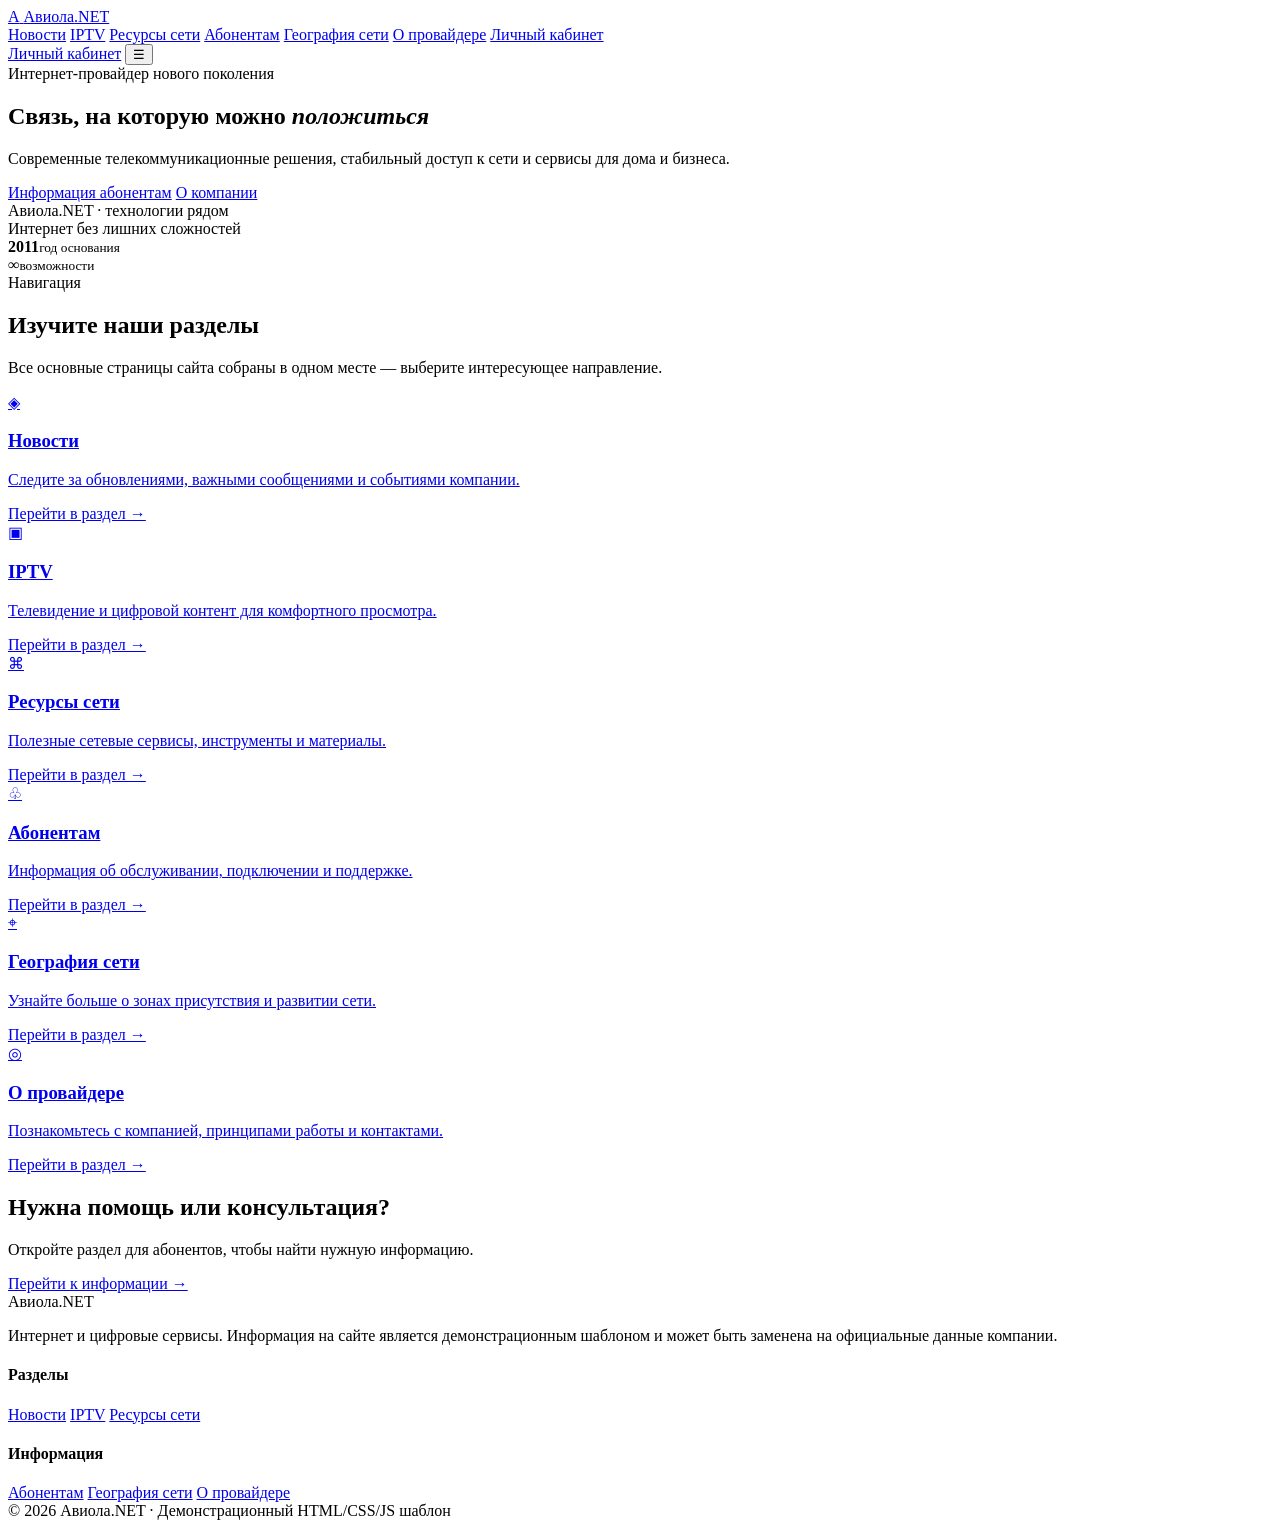
==== index.html @ 0defa591 "Add files via upload" ====
<!doctype html>
<html lang="ru">
<head>
  <meta charset="utf-8">
  <meta name="viewport" content="width=device-width, initial-scale=1">
  <meta name="description" content="Современные телекоммуникационные решения, стабильный доступ к сети и сервисы для дома и бизнеса.">
  <meta name="color-scheme" content="light dark">
  <meta name="theme-color" content="#fbfdff">
  <title>Авиола.NET — надёжная связь и цифровые возможности</title>
  <link rel="icon" href="assets/favicon.svg" type="image/svg+xml">
  <link rel="preconnect" href="https://fonts.googleapis.com">
  <link rel="preconnect" href="https://fonts.gstatic.com" crossorigin>
  <link rel="stylesheet" href="https://fonts.googleapis.com/css2?family=Inter:wght@400;500;600;700;800&display=swap">
  <link rel="stylesheet" href="assets/style.css">
  <!-- Ставим сохранённую тему до отрисовки страницы, чтобы не было мигания -->
  <script>
    try {
      var savedTheme = localStorage.getItem('aviola-theme');
      if (savedTheme === 'light' || savedTheme === 'dark') document.documentElement.dataset.theme = savedTheme;
    } catch (error) {}
  </script>
</head>
<body>
  <div class="topline"></div>

  <header class="site-header">
    <div class="container navbar">
      <a class="brand" href="index.html">
        <span class="brand-mark">А</span>
        <span class="brand-name">Авиола<span>.NET</span></span>
      </a>

      <nav class="site-nav" id="site-nav" aria-label="Основное меню">
        <a href="news.html">Новости</a>
        <a href="iptv.html">IPTV</a>
        <a href="resources.html">Ресурсы сети</a>
        <a href="subscribers.html">Абонентам</a>
        <a href="geography.html">География сети</a>
        <a href="about.html">О провайдере</a>
        <a class="nav-cta" href="#">Личный кабинет</a>
      </nav>

      <div class="nav-actions">
        <!-- TODO: заменить "#" на адрес личного кабинета (здесь и в меню выше) -->
        <a class="nav-cta" href="#">Личный кабинет</a>
        <button class="menu-toggle" type="button" aria-label="Открыть меню" aria-expanded="false" aria-controls="site-nav">☰</button>
      </div>
    </div>
  </header>

  <main>
    <section class="hero">
      <div class="container hero-grid">
        <div>
          <span class="eyebrow">Интернет-провайдер нового поколения</span>
          <h1>Связь, на&nbsp;которую можно <em>положиться</em></h1>
          <p class="lead">Современные телекоммуникационные решения, стабильный доступ к&nbsp;сети и&nbsp;сервисы для&nbsp;дома и&nbsp;бизнеса.</p>
          <div class="hero-actions">
            <a class="button" href="subscribers.html">Информация абонентам</a>
            <a class="button secondary" href="about.html">О&nbsp;компании</a>
          </div>
        </div>

        <div class="visual">
          <div class="signal"></div>
          <div class="visual-content">
            <div class="visual-kicker">Авиола.NET · технологии рядом</div>
            <div class="visual-title">Интернет без лишних сложностей</div>
            <div class="stat-row">
              <div class="stat"><strong>2011</strong><small>год основания</small></div>
              <div class="stat"><strong>∞</strong><small>возможности</small></div>
            </div>
          </div>
        </div>
      </div>
    </section>

    <section class="section">
      <div class="container">
        <div class="section-head">
          <div>
            <span class="eyebrow">Навигация</span>
            <h2>Изучите наши разделы</h2>
            <p>Все основные страницы сайта собраны в&nbsp;одном месте — выберите интересующее направление.</p>
          </div>
        </div>

        <div class="cards">
          <a class="card" href="news.html">
            <div class="iconbox">◈</div>
            <h3>Новости</h3>
            <p>Следите за&nbsp;обновлениями, важными сообщениями и&nbsp;событиями компании.</p>
            <span class="arrowlink">Перейти в&nbsp;раздел →</span>
          </a>
          <a class="card" href="iptv.html">
            <div class="iconbox">▣</div>
            <h3>IPTV</h3>
            <p>Телевидение и&nbsp;цифровой контент для&nbsp;комфортного просмотра.</p>
            <span class="arrowlink">Перейти в&nbsp;раздел →</span>
          </a>
          <a class="card" href="resources.html">
            <div class="iconbox">⌘</div>
            <h3>Ресурсы сети</h3>
            <p>Полезные сетевые сервисы, инструменты и&nbsp;материалы.</p>
            <span class="arrowlink">Перейти в&nbsp;раздел →</span>
          </a>
          <a class="card" href="subscribers.html">
            <div class="iconbox">♧</div>
            <h3>Абонентам</h3>
            <p>Информация об&nbsp;обслуживании, подключении и&nbsp;поддержке.</p>
            <span class="arrowlink">Перейти в&nbsp;раздел →</span>
          </a>
          <a class="card" href="geography.html">
            <div class="iconbox">⌖</div>
            <h3>География сети</h3>
            <p>Узнайте больше о&nbsp;зонах присутствия и&nbsp;развитии сети.</p>
            <span class="arrowlink">Перейти в&nbsp;раздел →</span>
          </a>
          <a class="card" href="about.html">
            <div class="iconbox">◎</div>
            <h3>О провайдере</h3>
            <p>Познакомьтесь с&nbsp;компанией, принципами работы и&nbsp;контактами.</p>
            <span class="arrowlink">Перейти в&nbsp;раздел →</span>
          </a>
        </div>
      </div>
    </section>

    <section class="section soft">
      <div class="container">
        <div class="callout">
          <div>
            <h2>Нужна помощь или консультация?</h2>
            <p>Откройте раздел для&nbsp;абонентов, чтобы найти нужную информацию.</p>
          </div>
          <a class="button" href="subscribers.html">Перейти к&nbsp;информации →</a>
        </div>
      </div>
    </section>
  </main>

  <footer class="site-footer">
    <div class="container">
      <div class="footer-grid">
        <div>
          <div class="footer-brand">Авиола<span>.NET</span></div>
          <p class="footer-note">Интернет и цифровые сервисы. Информация на сайте является демонстрационным шаблоном и может быть заменена на официальные данные компании.</p>
        </div>
        <div class="footer-col">
          <h4>Разделы</h4>
          <a href="news.html">Новости</a>
          <a href="iptv.html">IPTV</a>
          <a href="resources.html">Ресурсы сети</a>
        </div>
        <div class="footer-col">
          <h4>Информация</h4>
          <a href="subscribers.html">Абонентам</a>
          <a href="geography.html">География сети</a>
          <a href="about.html">О провайдере</a>
        </div>
      </div>
      <div class="copyright">© 2026 Авиола.NET · Демонстрационный HTML/CSS/JS шаблон</div>
    </div>
  </footer>

  <script src="assets/script.js"></script>
</body>
</html>
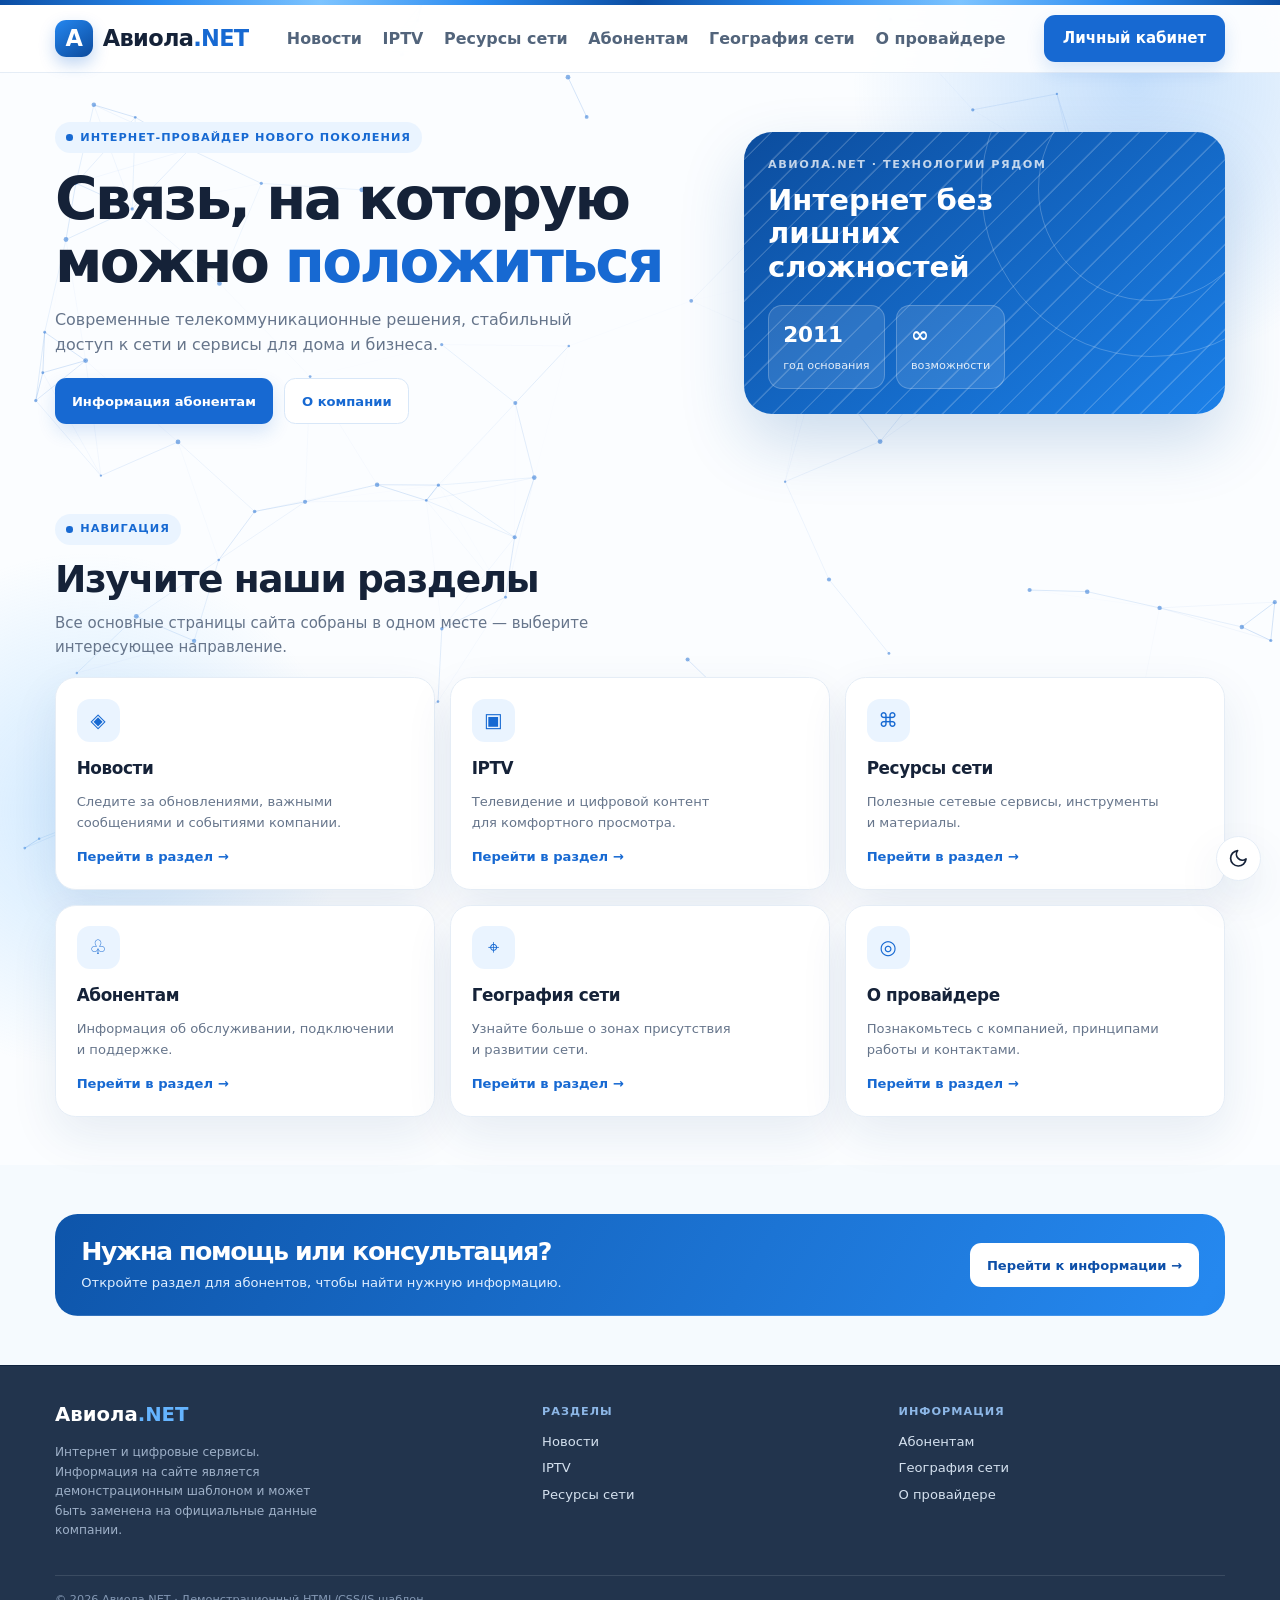
==== commit 0fea97cf: "Update index.html" ====
--- a/index.html
+++ b/index.html
@@ -41,7 +41,9 @@
       </nav>
 
       <div class="nav-actions">
-        <!-- TODO: заменить "#" на адрес личного кабинета (здесь и в меню выше) -->
+        <!-- ✏️ ЗАПОЛНИТЬ: вместо "#" вставьте адрес личного кабинета,
+             например href="https://cabinet.example.ru". Ссылка встречается два раза:
+             здесь и в меню выше (меню используется на телефоне). -->
         <a class="nav-cta" href="#">Личный кабинет</a>
         <button class="menu-toggle" type="button" aria-label="Открыть меню" aria-expanded="false" aria-controls="site-nav">☰</button>
       </div>
@@ -49,6 +51,13 @@
   </header>
 
   <main>
+    <!-- ==============================================================
+         ✏️ ЗАПОЛНЯТЬ ЗДЕСЬ — Главная, первый экран
+         Бейдж <span class="eyebrow"> — маленькая надпись над заголовком.
+         Заголовок <h1>: слово внутри <em>…</em> выделяется цветом.
+         Абзац <p class="lead"> — короткое описание под заголовком.
+         Кнопки <a class="button"> — меняйте текст и адрес в href.
+         ============================================================== -->
     <section class="hero">
       <div class="container hero-grid">
         <div>
@@ -64,6 +73,8 @@
         <div class="visual">
           <div class="signal"></div>
           <div class="visual-content">
+            <!-- ✏️ ЗАПОЛНИТЬ: надпись, заголовок и цифры в синей карточке.
+                 В каждой плашке <strong> — число, <small> — подпись под ним. -->
             <div class="visual-kicker">Авиола.NET · технологии рядом</div>
             <div class="visual-title">Интернет без лишних сложностей</div>
             <div class="stat-row">
@@ -75,6 +86,12 @@
       </div>
     </section>
 
+    <!-- ==============================================================
+         ✏️ ЗАПОЛНЯТЬ ЗДЕСЬ — Главная, карточки разделов
+         Заголовок секции и пояснение — в блоке section-head ниже.
+         Каждая карточка <a class="card"> — один раздел: иконка, заголовок <h3>, текст <p>.
+         Адрес перехода — в href. Новую карточку можно получить копированием целого блока <a class="card">…</a>.
+         ============================================================== -->
     <section class="section">
       <div class="container">
         <div class="section-head">
@@ -126,6 +143,10 @@
       </div>
     </section>
 
+    <!-- ==============================================================
+         ✏️ ЗАПОЛНЯТЬ ЗДЕСЬ — Главная, нижний синий блок
+         Заголовок <h2>, текст <p> и кнопка с адресом перехода в href.
+         ============================================================== -->
     <section class="section soft">
       <div class="container">
         <div class="callout">
@@ -144,8 +165,10 @@
       <div class="footer-grid">
         <div>
           <div class="footer-brand">Авиола<span>.NET</span></div>
+          <!-- ✏️ ЗАПОЛНИТЬ: короткое описание компании в подвале (замените текст ниже) -->
           <p class="footer-note">Интернет и цифровые сервисы. Информация на сайте является демонстрационным шаблоном и может быть заменена на официальные данные компании.</p>
         </div>
+        <!-- ✏️ Ссылки подвала: меняйте текст между <a> и </a> или адрес в href -->
         <div class="footer-col">
           <h4>Разделы</h4>
           <a href="news.html">Новости</a>
@@ -159,6 +182,7 @@
           <a href="about.html">О провайдере</a>
         </div>
       </div>
+      <!-- ✏️ ЗАПОЛНИТЬ: строка копирайта (год, название, реквизиты) -->
       <div class="copyright">© 2026 Авиола.NET · Демонстрационный HTML/CSS/JS шаблон</div>
     </div>
   </footer>
--- a/assets/style.css
+++ b/assets/style.css
@@ -0,0 +1,967 @@
+/* ==========================================================================
+   Авиола.NET — стили сайта
+   Оглавление: 1. Тема  2. База  3. Шапка  4. Кнопки  5. Первый экран
+   6. Секции и карточки  7. Подвал  8. Переключатель темы  9. Анимации
+   10. Адаптив
+   ========================================================================== */
+
+
+/* 1. Тема ------------------------------------------------------------------
+   Светлая тема по умолчанию. Тёмная включается двумя способами:
+   — автоматически, если в системе выбрана тёмная тема;
+   — вручную, кнопкой в углу (скрипт ставит data-theme на <html>).
+   Блок с тёмными цветами повторён дважды — это нормально для чистого CSS.   */
+
+:root {
+  color-scheme: light;
+
+  --bg: #fbfdff;
+  --surface: #fff;
+  --soft-overlay: rgba(243, 248, 254, .72);
+  --tint: #eaf4ff;
+
+  --text: #152238;
+  --muted: #66758b;
+  --nav-text: #52647b;
+  --line: #e5edf6;
+
+  --accent: #1769d2;
+  --btn: #1769d2;
+  --btn-hover: #0d4fa8;
+  --btn-shadow: rgba(23, 105, 210, .16);
+  --secondary-border: #d8e7f8;
+  --card-hover-border: #c8def7;
+
+  --header-bg: rgba(255, 255, 255, .88);
+  --notice-bg: #eef6ff;
+  --shadow: 0 18px 48px rgba(25, 67, 117, .09);
+  --radius: 1.375rem;
+
+  --glow-a: rgba(43, 139, 240, .26);
+  --glow-b: rgba(125, 196, 255, .34);
+  --net-rgb: 23, 105, 210;
+
+  --callout-from: #0e55aa;
+  --callout-to: #2588ef;
+  --footer-bg: rgba(16, 35, 62, .92);
+  --footer-edge: #10233e;
+}
+
+@media (prefers-color-scheme: dark) {
+  :root:not([data-theme="light"]) {
+    color-scheme: dark;
+
+    --bg: #131d31;
+    --surface: #1b2842;
+    --soft-overlay: rgba(23, 34, 56, .7);
+    --tint: #223760;
+
+    --text: #ebf1fa;
+    --muted: #aebdd2;
+    --nav-text: #c2cee1;
+    --line: #2c3c5c;
+
+    --accent: #7fbfff;
+    --btn: #2272ea;
+    --btn-hover: #1c63cf;
+    --btn-shadow: rgba(0, 0, 0, .3);
+    --secondary-border: #38548a;
+    --card-hover-border: #3f629a;
+
+    --header-bg: rgba(19, 29, 49, .82);
+    --notice-bg: #1a2945;
+    --shadow: 0 18px 48px rgba(0, 0, 0, .32);
+
+    --glow-a: rgba(45, 125, 240, .32);
+    --glow-b: rgba(70, 170, 255, .18);
+    --net-rgb: 127, 191, 255;
+
+    --callout-from: #0d4a9a;
+    --callout-to: #2277d8;
+    --footer-bg: rgba(12, 20, 36, .92);
+    --footer-edge: #2c3c5c;
+  }
+}
+
+:root[data-theme="dark"] {
+  color-scheme: dark;
+
+  --bg: #131d31;
+  --surface: #1b2842;
+  --soft-overlay: rgba(23, 34, 56, .7);
+  --tint: #223760;
+
+  --text: #ebf1fa;
+  --muted: #aebdd2;
+  --nav-text: #c2cee1;
+  --line: #2c3c5c;
+
+  --accent: #7fbfff;
+  --btn: #2272ea;
+  --btn-hover: #1c63cf;
+  --btn-shadow: rgba(0, 0, 0, .3);
+  --secondary-border: #38548a;
+  --card-hover-border: #3f629a;
+
+  --header-bg: rgba(19, 29, 49, .82);
+  --notice-bg: #1a2945;
+  --shadow: 0 18px 48px rgba(0, 0, 0, .32);
+
+  --glow-a: rgba(45, 125, 240, .32);
+  --glow-b: rgba(70, 170, 255, .18);
+  --net-rgb: 127, 191, 255;
+
+  --callout-from: #0d4a9a;
+  --callout-to: #2277d8;
+  --footer-bg: rgba(12, 20, 36, .92);
+  --footer-edge: #2c3c5c;
+}
+
+
+/* 2. База ----------------------------------------------------------------- */
+
+*,
+*::before,
+*::after {
+  box-sizing: border-box;
+}
+
+html {
+  /* Телефоны и планшеты: обычные 16px */
+  font-size: 16px;
+  scroll-behavior: smooth;
+}
+
+/* Компьютер: размер шрифта привязан к ширине окна, а все размеры сайта заданы в rem,
+   поэтому страница плавно масштабируется целиком вместе с окном (эталон — окно 1440px) */
+@media (min-width: 1101px) {
+  html {
+    font-size: clamp(15px, 1.111vw, 44px);
+  }
+}
+
+body {
+  margin: 0;
+  font-family: Inter, system-ui, -apple-system, "Segoe UI", Arial, sans-serif;
+  color: var(--text);
+  background: var(--bg);
+  line-height: 1.6;
+}
+
+a {
+  color: inherit;
+  text-decoration: none;
+}
+
+:focus-visible {
+  outline: 3px solid var(--accent);
+  outline-offset: 3px;
+  border-radius: 0.375rem;
+}
+
+.container {
+  width: min(78rem, calc(100% - 2.5rem));
+  margin: 0 auto;
+}
+
+h1 {
+  font-size: clamp(2.375rem, 5vw, 3.875rem);
+  line-height: 1.08;
+  letter-spacing: -0.175rem;
+  margin: 1rem 0 0.875rem;
+  max-width: 45rem;
+}
+
+h1 em {
+  font-style: normal;
+  color: var(--accent);
+}
+
+h2 {
+  font-size: clamp(1.75rem, 3.5vw, 2.5rem);
+  letter-spacing: -1.4px;
+  line-height: 1.15;
+  margin: 0 0 0.625rem;
+}
+
+.eyebrow {
+  display: inline-flex;
+  align-items: center;
+  gap: 0.5rem;
+  padding: 0.4375rem 0.75rem;
+  border-radius: 1.875rem;
+  background: var(--tint);
+  color: var(--accent);
+  font-size: 0.75rem;
+  font-weight: 800;
+  letter-spacing: 1px;
+  text-transform: uppercase;
+}
+
+/* Бейдж над заголовком секции: без отступа он прилипает к тексту */
+.section-head .eyebrow {
+  margin-bottom: 0.875rem;
+}
+
+.eyebrow::before {
+  content: "";
+  width: 0.4375rem;
+  height: 0.4375rem;
+  border-radius: 50%;
+  background: var(--accent);
+}
+
+
+/* 3. Шапка ---------------------------------------------------------------- */
+
+.topline {
+  height: 0.3125rem;
+  background: linear-gradient(90deg, #0b4da2, #2b8bf0, #7dc4ff, #2b8bf0, #0b4da2) 0 0 / 50% 100% repeat-x;
+}
+
+.site-header {
+  position: sticky;
+  top: 0;
+  z-index: 10;
+  background: var(--header-bg);
+  border-bottom: 1px solid var(--line);
+  -webkit-backdrop-filter: blur(14px);
+  backdrop-filter: blur(14px);
+}
+
+.navbar {
+  min-height: 4.5rem;
+  display: flex;
+  align-items: center;
+  justify-content: space-between;
+  gap: 1.5rem;
+}
+
+.brand {
+  display: flex;
+  align-items: center;
+  gap: 0.6875rem;
+  font-weight: 800;
+  font-size: 1.5rem;
+  letter-spacing: -.7px;
+  white-space: nowrap;
+}
+
+.brand-mark {
+  width: 2.5rem;
+  height: 2.5rem;
+  border-radius: 0.75rem;
+  background: linear-gradient(145deg, #2487f0, #0c4a9c);
+  display: grid;
+  place-items: center;
+  color: #fff;
+  font-weight: 800;
+  box-shadow: 0 7px 16px rgba(23, 105, 210, .27);
+}
+
+.brand-name span {
+  color: var(--accent);
+}
+
+.site-nav {
+  display: flex;
+  align-items: center;
+  gap: 1.375rem;
+}
+
+.site-nav a {
+  font-size: 1.0625rem;
+  font-weight: 600;
+  color: var(--nav-text);
+  transition: color .2s;
+}
+
+.site-nav a:hover,
+.site-nav a[aria-current="page"] {
+  color: var(--accent);
+}
+
+.nav-actions .nav-cta {
+  font-size: 1rem;
+  padding: 0.75rem 1.25rem;
+}
+
+/* Кнопка «Личный кабинет» внутри меню нужна только на узких экранах */
+.site-nav .nav-cta {
+  display: none;
+  color: #fff;
+}
+
+.site-nav .nav-cta:hover {
+  color: #fff;
+}
+
+.nav-actions {
+  display: flex;
+  align-items: center;
+  gap: 0.625rem;
+}
+
+.menu-toggle {
+  display: none;
+  width: 2.75rem;
+  height: 2.75rem;
+  padding: 0;
+  border: 1px solid var(--line);
+  border-radius: 0.625rem;
+  background: var(--surface);
+  color: var(--text);
+  font-size: 1.25rem;
+  line-height: 1;
+  cursor: pointer;
+}
+
+
+/* 4. Кнопки --------------------------------------------------------------- */
+
+.nav-cta,
+.button {
+  display: inline-flex;
+  align-items: center;
+  justify-content: center;
+  padding: 0.75rem 1.125rem;
+  border: 0;
+  border-radius: 0.75rem;
+  background: var(--btn);
+  color: #fff;
+  font-size: 0.875rem;
+  font-weight: 700;
+  white-space: nowrap;
+  box-shadow: 0 8px 18px var(--btn-shadow);
+  cursor: pointer;
+  transition: background-color .2s, transform .2s;
+}
+
+.nav-cta:hover,
+.button:hover {
+  background: var(--btn-hover);
+}
+
+.button.secondary {
+  background: var(--surface);
+  color: var(--accent);
+  border: 1px solid var(--secondary-border);
+  box-shadow: none;
+}
+
+.button.secondary:hover {
+  background: var(--tint);
+}
+
+
+/* 5. Первый экран --------------------------------------------------------- */
+
+.hero {
+  padding: 3.25rem 0 2.75rem;
+}
+
+.page-hero {
+  padding: 2.25rem 0 1.75rem;
+  border-bottom: 1px solid var(--line);
+}
+
+/* Фон страницы: холст с узлами (создаёт script.js) и два светлых пятна.
+   Всё закреплено за окном и лежит под контентом, поэтому анимация видна на всей странице. */
+.net-canvas {
+  position: fixed;
+  inset: 0;
+  z-index: -1;
+  width: 100%;
+  height: 100%;
+  pointer-events: none;
+}
+
+body::before,
+body::after {
+  content: "";
+  position: fixed;
+  z-index: -1;
+  aspect-ratio: 1;
+  border-radius: 50%;
+  pointer-events: none;
+}
+
+body::before {
+  width: max(36rem, 46vw);
+  top: -14rem;
+  right: -10rem;
+  background: radial-gradient(circle, var(--glow-a), transparent 68%);
+}
+
+body::after {
+  width: max(34rem, 42vw);
+  bottom: -12rem;
+  left: -12rem;
+  background: radial-gradient(circle, var(--glow-b), transparent 68%);
+}
+
+.hero-grid {
+  display: grid;
+  grid-template-columns: 1.15fr .85fr;
+  align-items: center;
+  gap: 2.5rem;
+}
+
+.lead {
+  font-size: 1.0625rem;
+  color: var(--muted);
+  max-width: 38.125rem;
+  margin: 0 0 1.375rem;
+}
+
+.hero-actions {
+  display: flex;
+  flex-wrap: wrap;
+  gap: 0.75rem;
+}
+
+.visual {
+  position: relative;
+  min-height: 18rem;
+  padding: 1.625rem;
+  border-radius: 1.875rem;
+  background: linear-gradient(145deg, #0c4d9e, #1b80e8);
+  color: #fff;
+  overflow: hidden;
+  box-shadow: 0 28px 65px rgba(20, 90, 163, .2);
+}
+
+.visual::before,
+.visual::after {
+  content: "";
+  position: absolute;
+  width: 22.5rem;
+  height: 22.5rem;
+  right: -6.25rem;
+  top: -7.5rem;
+  border: 1px solid rgba(255, 255, 255, .22);
+  border-radius: 50%;
+}
+
+.visual::after {
+  width: 15rem;
+  height: 15rem;
+  right: -2.5rem;
+  top: -3.75rem;
+}
+
+.signal {
+  position: absolute;
+  inset: -1.875rem;
+  opacity: .18;
+  background: repeating-linear-gradient(135deg, transparent 0 18px, #fff 19px 20px);
+}
+
+.visual-content {
+  position: relative;
+  z-index: 1;
+}
+
+.visual-kicker {
+  font-size: 0.75rem;
+  font-weight: 700;
+  letter-spacing: 1.5px;
+  text-transform: uppercase;
+  opacity: .75;
+}
+
+.visual-title {
+  max-width: 16.875rem;
+  margin: 0.625rem 0 1.375rem;
+  font-size: 1.9375rem;
+  font-weight: 800;
+  line-height: 1.15;
+}
+
+.stat-row {
+  display: flex;
+  gap: 0.75rem;
+}
+
+.stat {
+  min-width: 7rem;
+  padding: 0.8125rem 0.9375rem;
+  border: 1px solid rgba(255, 255, 255, .21);
+  border-radius: 0.9375rem;
+  background: rgba(255, 255, 255, .11);
+}
+
+.stat strong {
+  display: block;
+  font-size: 1.4375rem;
+}
+
+.stat small {
+  font-size: 0.75rem;
+  opacity: .85;
+}
+
+
+/* 6. Секции и карточки ---------------------------------------------------- */
+
+.section {
+  padding: 3.25rem 0;
+}
+
+.section.soft {
+  background: var(--soft-overlay);
+}
+
+.section-head {
+  display: flex;
+  align-items: end;
+  justify-content: space-between;
+  gap: 1.25rem;
+  margin-bottom: 1.25rem;
+}
+
+.section-head p {
+  max-width: 36.875rem;
+  margin: 0;
+  color: var(--muted);
+}
+
+.cards,
+.info-grid {
+  display: grid;
+  grid-template-columns: repeat(3, 1fr);
+  gap: 1rem;
+}
+
+.card,
+.info-card {
+  background: var(--surface);
+  border: 1px solid var(--line);
+  border-radius: var(--radius);
+  padding: 1.375rem;
+}
+
+.card {
+  box-shadow: var(--shadow);
+  transition: transform .22s, border-color .22s;
+}
+
+.card:hover {
+  border-color: var(--card-hover-border);
+}
+
+.iconbox {
+  display: grid;
+  place-items: center;
+  width: 2.875rem;
+  height: 2.875rem;
+  margin-bottom: 0.875rem;
+  border-radius: 0.875rem;
+  background: var(--tint);
+  color: var(--accent);
+  font-size: 1.3125rem;
+}
+
+.card h3 {
+  margin: 0 0 0.5625rem;
+  font-size: 1.125rem;
+  letter-spacing: -.4px;
+}
+
+.info-card h3 {
+  margin: 0 0 0.5rem;
+  font-size: 1.0625rem;
+}
+
+.card p {
+  margin: 0 0 0.75rem;
+  color: var(--muted);
+  font-size: 0.875rem;
+}
+
+.info-card p {
+  margin: 0;
+  color: var(--muted);
+  font-size: 0.875rem;
+}
+
+.arrowlink {
+  font-size: 0.875rem;
+  font-weight: 800;
+  color: var(--accent);
+}
+
+.breadcrumb {
+  margin-bottom: 0.75rem;
+  font-size: 0.8125rem;
+  color: var(--muted);
+}
+
+.breadcrumb a {
+  color: var(--accent);
+}
+
+.page-hero h1 {
+  /* верхний отступ нужен, чтобы бейдж не прилипал к заголовку */
+  margin: 0.875rem 0 0.625rem;
+  font-size: clamp(2.25rem, 4.5vw, 3.25rem);
+}
+
+.page-hero p {
+  max-width: 43.75rem;
+  margin: 0;
+  font-size: 1rem;
+  color: var(--muted);
+}
+
+.notice {
+  margin-top: 1rem;
+  padding: 0.875rem 1.0625rem;
+  border-left: 3px solid var(--accent);
+  border-radius: 0.625rem;
+  background: var(--notice-bg);
+  color: var(--muted);
+  font-size: 0.875rem;
+}
+
+.callout {
+  display: flex;
+  align-items: center;
+  justify-content: space-between;
+  gap: 1.5rem;
+  padding: 1.5rem 1.75rem;
+  border-radius: 1.5rem;
+  background: linear-gradient(120deg, var(--callout-from), var(--callout-to), var(--callout-from)) 0 50% / 200% 100%;
+  color: #fff;
+}
+
+/* Отступ сверху только если блок идёт после другого контента */
+.container > * + .callout {
+  margin-top: 1.25rem;
+}
+
+.callout h2 {
+  margin: 0 0 0.4375rem;
+  font-size: 1.6875rem;
+}
+
+.callout p {
+  margin: 0;
+  font-size: 0.875rem;
+  color: #e0efff;
+}
+
+.callout .button {
+  background: #fff;
+  color: #0d4fa8;
+  box-shadow: none;
+}
+
+.callout .button:hover {
+  background: #eaf4ff;
+}
+
+
+/* 7. Подвал --------------------------------------------------------------- */
+
+.site-footer {
+  padding: 2.25rem 0 1.125rem;
+  background: var(--footer-bg);
+  border-top: 1px solid var(--footer-edge);
+  color: #fff;
+}
+
+.footer-grid {
+  display: grid;
+  grid-template-columns: 1.4fr 1fr 1fr;
+  gap: 2rem;
+}
+
+.footer-brand {
+  font-size: 1.3125rem;
+  font-weight: 800;
+}
+
+.footer-brand span {
+  color: #65b4ff;
+}
+
+.footer-note {
+  max-width: 19.375rem;
+  font-size: 0.8125rem;
+  color: #9eb0c8;
+}
+
+.footer-col h4 {
+  margin: 0.25rem 0 0.625rem;
+  font-size: 0.75rem;
+  letter-spacing: 1px;
+  text-transform: uppercase;
+  color: #8db7e7;
+}
+
+.footer-col a {
+  display: block;
+  margin: 0.375rem 0;
+  font-size: 0.875rem;
+  color: #d5e1ef;
+}
+
+.footer-col a:hover {
+  color: #fff;
+}
+
+.copyright {
+  margin-top: 1.5rem;
+  padding-top: 1rem;
+  border-top: 1px solid rgba(255, 255, 255, .11);
+  font-size: 0.75rem;
+  color: #8498b4;
+}
+
+
+/* 8. Переключатель темы --------------------------------------------------- */
+
+.theme-toggle {
+  position: fixed;
+  right: 1.25rem;
+  bottom: 1.25rem;
+  z-index: 20;
+  display: grid;
+  place-items: center;
+  width: 3rem;
+  height: 3rem;
+  padding: 0;
+  border: 1px solid var(--line);
+  border-radius: 50%;
+  background: var(--surface);
+  color: var(--text);
+  box-shadow: var(--shadow);
+  cursor: pointer;
+  transition: transform .2s;
+}
+
+
+.theme-toggle svg {
+  grid-area: 1 / 1;
+  width: 1.375rem;
+  height: 1.375rem;
+  transition: transform .4s ease, opacity .3s ease;
+}
+
+/* Показываем иконку того, на что тема переключится */
+.theme-toggle[data-current="dark"] .icon-moon,
+.theme-toggle[data-current="light"] .icon-sun {
+  opacity: 0;
+  transform: rotate(-90deg) scale(.5);
+}
+
+
+/* Приподнимание при наведении — только для устройств с мышью,
+   иначе на телефоне эффект «залипает» после касания */
+@media (hover: hover) {
+  .nav-cta:hover,
+  .button:hover {
+    transform: translateY(-1px);
+  }
+
+  .card:hover {
+    transform: translateY(-4px);
+  }
+
+  .theme-toggle:hover {
+    transform: translateY(-2px) rotate(8deg);
+  }
+}
+
+
+/* 9. Анимации фона --------------------------------------------------------
+   Всё на transform и opacity, чтобы не нагружать страницу.
+   Для тех, у кого в системе включено «уменьшить движение», анимации выключены. */
+
+@media (prefers-reduced-motion: no-preference) {
+  .topline {
+    animation: topline-flow 8s linear infinite;
+  }
+
+  body::before {
+    animation: drift-a 24s ease-in-out infinite;
+  }
+
+  body::after {
+    animation: drift-b 30s ease-in-out infinite;
+  }
+
+  .visual::before {
+    animation: ring-pulse 6s ease-out infinite;
+  }
+
+  .visual::after {
+    animation: ring-pulse 6s ease-out 3s infinite;
+  }
+
+  .signal {
+    animation: stripes-slide 2.4s linear infinite;
+  }
+
+  .callout {
+    animation: callout-shift 12s ease-in-out infinite alternate;
+  }
+}
+
+@keyframes topline-flow {
+  to { background-position-x: 100%; }
+}
+
+@keyframes drift-a {
+  0%, 100% { transform: translate(0, 0) scale(1); }
+  50%      { transform: translate(-90px, 60px) scale(1.15); }
+}
+
+@keyframes drift-b {
+  0%, 100% { transform: translate(0, 0) scale(1); }
+  50%      { transform: translate(110px, -40px) scale(.9); }
+}
+
+@keyframes ring-pulse {
+  0%   { transform: scale(.8); opacity: 0; }
+  25%  { opacity: 1; }
+  100% { transform: scale(1.2); opacity: 0; }
+}
+
+/* Сдвиг ровно на один период полос (20px по диагонали), поэтому шва не видно */
+@keyframes stripes-slide {
+  to { transform: translate(14.14px, 14.14px); }
+}
+
+@keyframes callout-shift {
+  to { background-position: 100% 50%; }
+}
+
+
+/* 10. Адаптив ------------------------------------------------------------- */
+
+@media (max-width: 1100px) {
+  .menu-toggle {
+    display: block;
+  }
+
+  .site-nav {
+    display: none;
+    position: absolute;
+    top: 100%;
+    left: 0;
+    right: 0;
+    flex-direction: column;
+    align-items: stretch;
+    gap: 0.125rem;
+    padding: 0.75rem 1.25rem 1.25rem;
+    background: var(--surface);
+    border-bottom: 1px solid var(--line);
+    box-shadow: var(--shadow);
+  }
+
+  .site-nav.open {
+    display: flex;
+  }
+
+  .site-nav a {
+    padding: 0.6875rem 0.25rem;
+    font-size: 1rem;
+  }
+
+  .hero-grid {
+    gap: 1.75rem;
+  }
+
+  .cards,
+  .info-grid {
+    grid-template-columns: repeat(2, 1fr);
+  }
+}
+
+@media (max-width: 700px) {
+  .navbar {
+    min-height: 4.25rem;
+  }
+
+  .hero {
+    padding: 2.25rem 0;
+  }
+
+  .hero-grid {
+    grid-template-columns: 1fr;
+  }
+
+  .visual {
+    min-height: 16.875rem;
+  }
+
+  .section {
+    padding: 2.25rem 0;
+  }
+
+  .section-head {
+    display: block;
+  }
+
+  .cards,
+  .info-grid {
+    grid-template-columns: 1fr;
+  }
+
+  .footer-grid {
+    grid-template-columns: 1fr 1fr;
+  }
+
+  .footer-grid > div:first-child {
+    grid-column: 1 / -1;
+  }
+
+  .callout {
+    display: block;
+  }
+
+  .callout .button {
+    margin-top: 1.25rem;
+  }
+
+  h1 {
+    letter-spacing: -0.1125rem;
+  }
+}
+
+/* На самых узких экранах кнопка «Личный кабинет» переезжает в меню */
+@media (max-width: 520px) {
+  .nav-actions .nav-cta {
+    display: none;
+  }
+
+  .site-nav .nav-cta {
+    display: inline-flex;
+    margin-top: 0.625rem;
+  }
+}
+
+@media (max-width: 420px) {
+  .container {
+    width: min(100% - 1.75rem, 72.5rem);
+  }
+
+  .footer-grid {
+    grid-template-columns: 1fr;
+  }
+
+  .footer-grid > div:first-child {
+    grid-column: auto;
+  }
+
+  .stat-row {
+    flex-wrap: wrap;
+  }
+
+  .theme-toggle {
+    right: 0.875rem;
+    bottom: 0.875rem;
+  }
+}
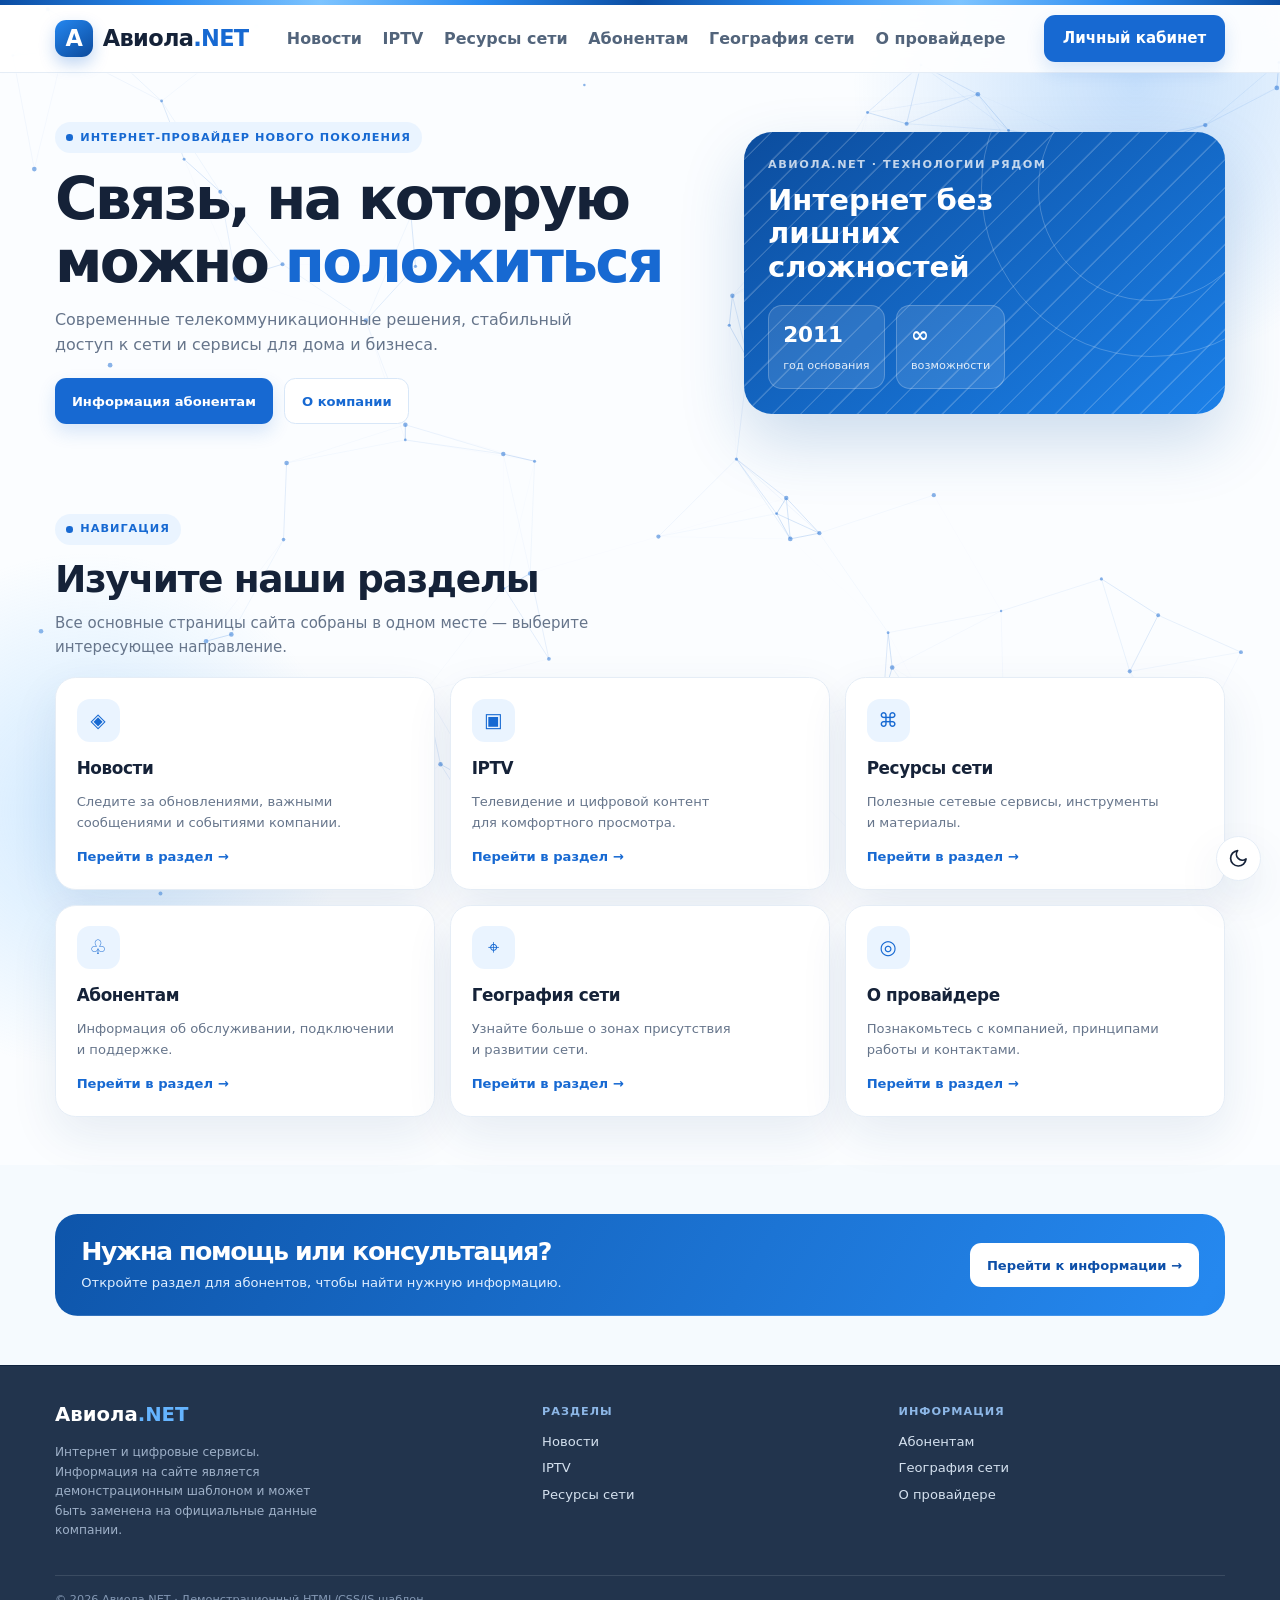
==== commit 8351b36c: "Update index.html" ====
--- a/index.html
+++ b/index.html
@@ -14,6 +14,7 @@
   <link rel="stylesheet" href="assets/style.css">
   <!-- Ставим сохранённую тему до отрисовки страницы, чтобы не было мигания -->
   <script>
+    document.documentElement.classList.add('js');
     try {
       var savedTheme = localStorage.getItem('aviola-theme');
       if (savedTheme === 'light' || savedTheme === 'dark') document.documentElement.dataset.theme = savedTheme;
@@ -48,6 +49,7 @@
         <button class="menu-toggle" type="button" aria-label="Открыть меню" aria-expanded="false" aria-controls="site-nav">☰</button>
       </div>
     </div>
+    <div class="scroll-progress" aria-hidden="true"></div>
   </header>
 
   <main>
@@ -94,7 +96,7 @@
          ============================================================== -->
     <section class="section">
       <div class="container">
-        <div class="section-head">
+        <div class="section-head" data-reveal>
           <div>
             <span class="eyebrow">Навигация</span>
             <h2>Изучите наши разделы</h2>
@@ -103,37 +105,37 @@
         </div>
 
         <div class="cards">
-          <a class="card" href="news.html">
+          <a class="card" href="news.html" data-reveal>
             <div class="iconbox">◈</div>
             <h3>Новости</h3>
             <p>Следите за&nbsp;обновлениями, важными сообщениями и&nbsp;событиями компании.</p>
             <span class="arrowlink">Перейти в&nbsp;раздел →</span>
           </a>
-          <a class="card" href="iptv.html">
+          <a class="card" href="iptv.html" data-reveal>
             <div class="iconbox">▣</div>
             <h3>IPTV</h3>
             <p>Телевидение и&nbsp;цифровой контент для&nbsp;комфортного просмотра.</p>
             <span class="arrowlink">Перейти в&nbsp;раздел →</span>
           </a>
-          <a class="card" href="resources.html">
+          <a class="card" href="resources.html" data-reveal>
             <div class="iconbox">⌘</div>
             <h3>Ресурсы сети</h3>
             <p>Полезные сетевые сервисы, инструменты и&nbsp;материалы.</p>
             <span class="arrowlink">Перейти в&nbsp;раздел →</span>
           </a>
-          <a class="card" href="subscribers.html">
+          <a class="card" href="subscribers.html" data-reveal>
             <div class="iconbox">♧</div>
             <h3>Абонентам</h3>
             <p>Информация об&nbsp;обслуживании, подключении и&nbsp;поддержке.</p>
             <span class="arrowlink">Перейти в&nbsp;раздел →</span>
           </a>
-          <a class="card" href="geography.html">
+          <a class="card" href="geography.html" data-reveal>
             <div class="iconbox">⌖</div>
             <h3>География сети</h3>
             <p>Узнайте больше о&nbsp;зонах присутствия и&nbsp;развитии сети.</p>
             <span class="arrowlink">Перейти в&nbsp;раздел →</span>
           </a>
-          <a class="card" href="about.html">
+          <a class="card" href="about.html" data-reveal>
             <div class="iconbox">◎</div>
             <h3>О провайдере</h3>
             <p>Познакомьтесь с&nbsp;компанией, принципами работы и&nbsp;контактами.</p>
@@ -149,7 +151,7 @@
          ============================================================== -->
     <section class="section soft">
       <div class="container">
-        <div class="callout">
+        <div class="callout" data-reveal>
           <div>
             <h2>Нужна помощь или консультация?</h2>
             <p>Откройте раздел для&nbsp;абонентов, чтобы найти нужную информацию.</p>
